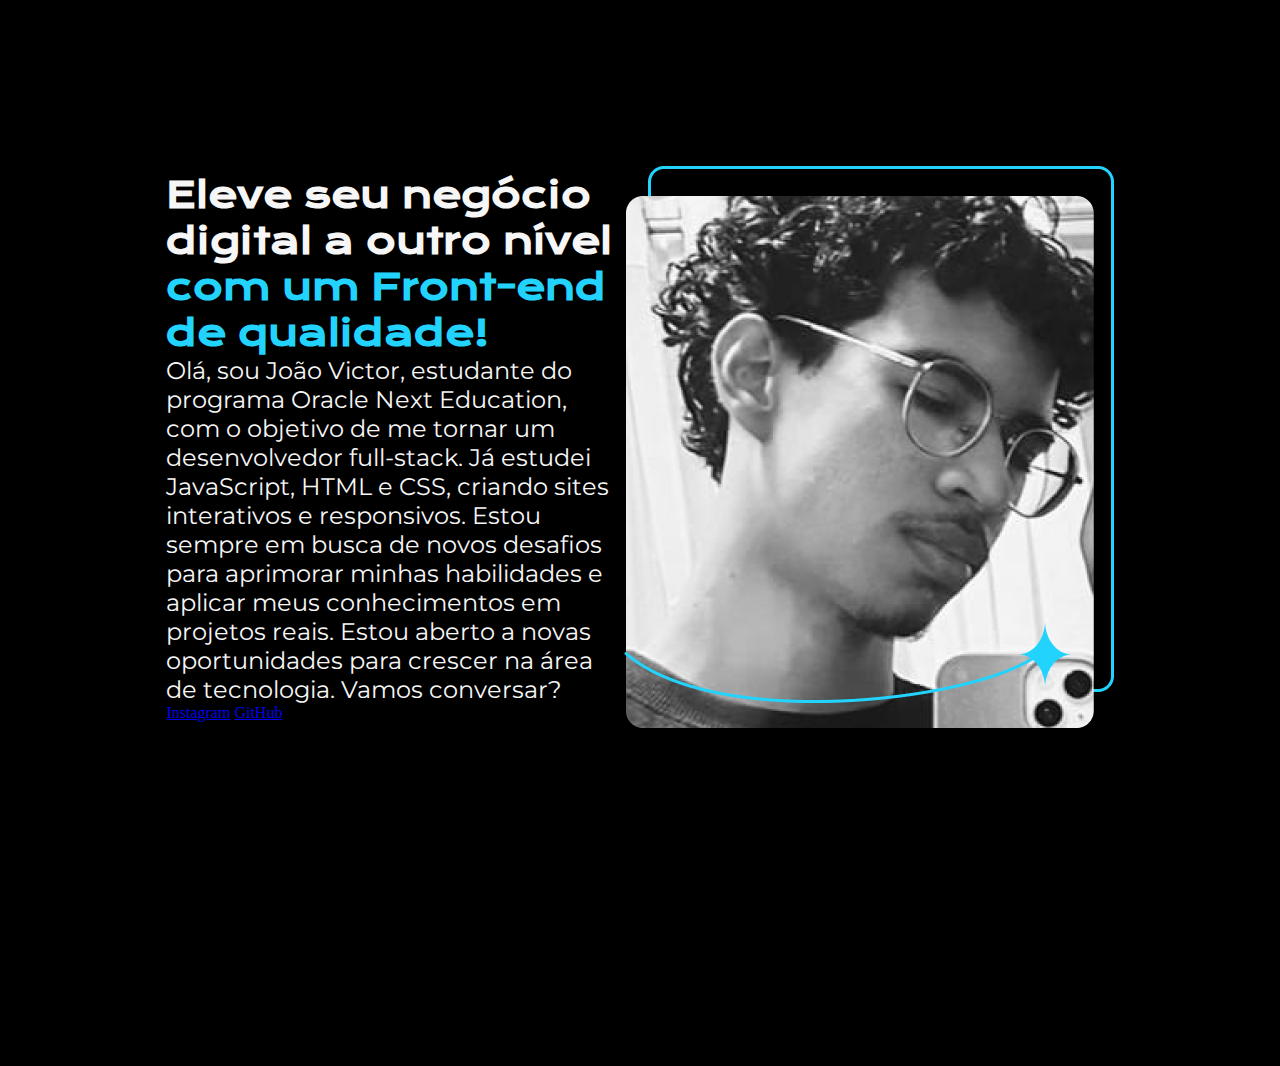
==== index.html @ d0ddf633 "ajustando o texto e importando fontes" ====
<!DOCTYPE html>
<html lang="pt-br">
<head>
    <meta charset="UTF-8">
    <meta name="viewport" content="width=device-width, initial-scale=1.0">
    <title> Portfolio</title>
    <link rel="stylesheet" href="style.css">
</head>
<body>
    <header></header>
    <main class="apresentacao">
        <section class="apresentacao__conteudo">
            <h1 class="apresentacao__conteudo__titulo">Eleve seu negócio digital a outro nível <strong class="titulo-destaque">com um Front-end de qualidade!</strong></h1>
            <p class="apresentacao__conteudo__texto">Olá, sou João Victor, estudante do programa Oracle Next Education, com o objetivo de me tornar um desenvolvedor full-stack. Já estudei JavaScript, HTML e CSS, criando sites interativos e responsivos. Estou sempre em busca de novos desafios para aprimorar minhas habilidades e aplicar meus conhecimentos em projetos reais. Estou aberto a novas oportunidades para crescer na área de tecnologia. Vamos conversar?</p>
            <div>
            <a href="https://instagram.com/alm.victr">Instagram</a>
            <a href="https://github.com/jaum257">GitHub</a>
            <div>
        </section>
        <img src="Imagem.png" alt="Foto do João">
    </main>
    <footer></footer>
</body>
</html>
---- style.css ----
@import url('https://fonts.googleapis.com/css2?family=Krona+One&family=Montserrat:ital,wght@0,100..900;1,100..900&display=swap');

* {
    margin: 0;
    padding: 0;
}

body {
    box-sizing: border-box;
    height: 100vh;
    background-color: black;
    color: #F6F6F6;
}
.titulo-destaque {
    color:#22D4FD
}
.apresentacao {
    margin: 13%;
    display: flex;
    align-items: center;
    justify-content: space-between;
}

.apresentacao__conteudo {
    width: 615px;
}

.apresentacao__conteudo__titulo {
    font-size: 36px;
    font-family: "Krona One", serif;
}

.apresentacao__conteudo__texto {
    font-size: 24px;
    font-family: "Montserrat", serif;
}
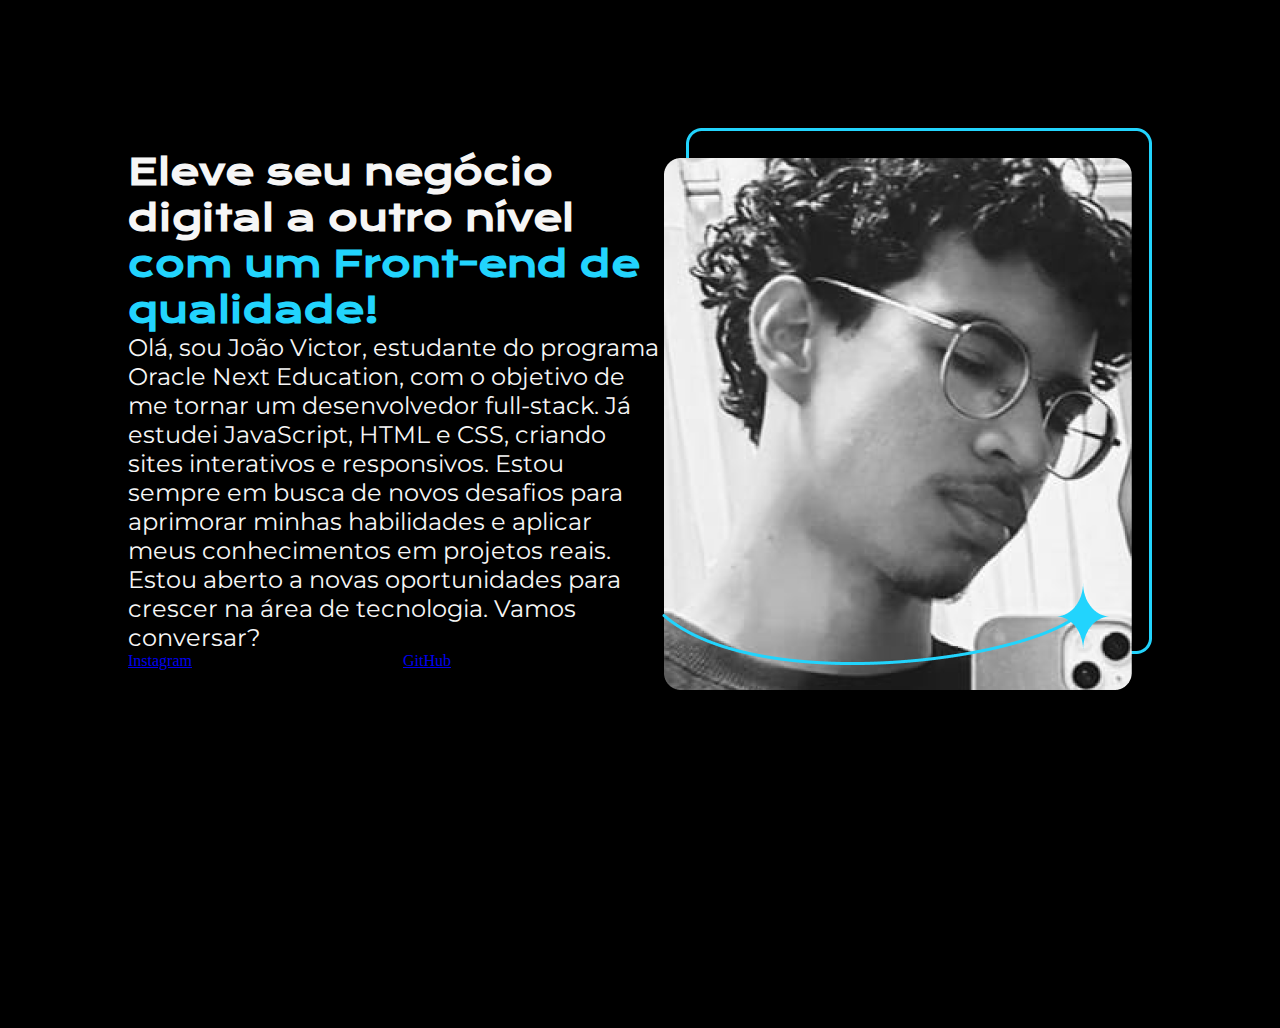
==== commit 2f039607: "posicionando os botões" ====
--- a/index.html
+++ b/index.html
@@ -12,7 +12,7 @@
         <section class="apresentacao__conteudo">
             <h1 class="apresentacao__conteudo__titulo">Eleve seu negócio digital a outro nível <strong class="titulo-destaque">com um Front-end de qualidade!</strong></h1>
             <p class="apresentacao__conteudo__texto">Olá, sou João Victor, estudante do programa Oracle Next Education, com o objetivo de me tornar um desenvolvedor full-stack. Já estudei JavaScript, HTML e CSS, criando sites interativos e responsivos. Estou sempre em busca de novos desafios para aprimorar minhas habilidades e aplicar meus conhecimentos em projetos reais. Estou aberto a novas oportunidades para crescer na área de tecnologia. Vamos conversar?</p>
-            <div>
+            <div class="apresentacao__links">
             <a href="https://instagram.com/alm.victr">Instagram</a>
             <a href="https://github.com/jaum257">GitHub</a>
             <div>
--- a/style.css
+++ b/style.css
@@ -15,7 +15,7 @@
     color:#22D4FD
 }
 .apresentacao {
-    margin: 13%;
+    margin: 10%;
     display: flex;
     align-items: center;
     justify-content: space-between;
@@ -33,4 +33,9 @@
 .apresentacao__conteudo__texto {
     font-size: 24px;
     font-family: "Montserrat", serif;
+}
+
+.apresentacao__links {
+    display: flex;
+    justify-content: space-between;
 }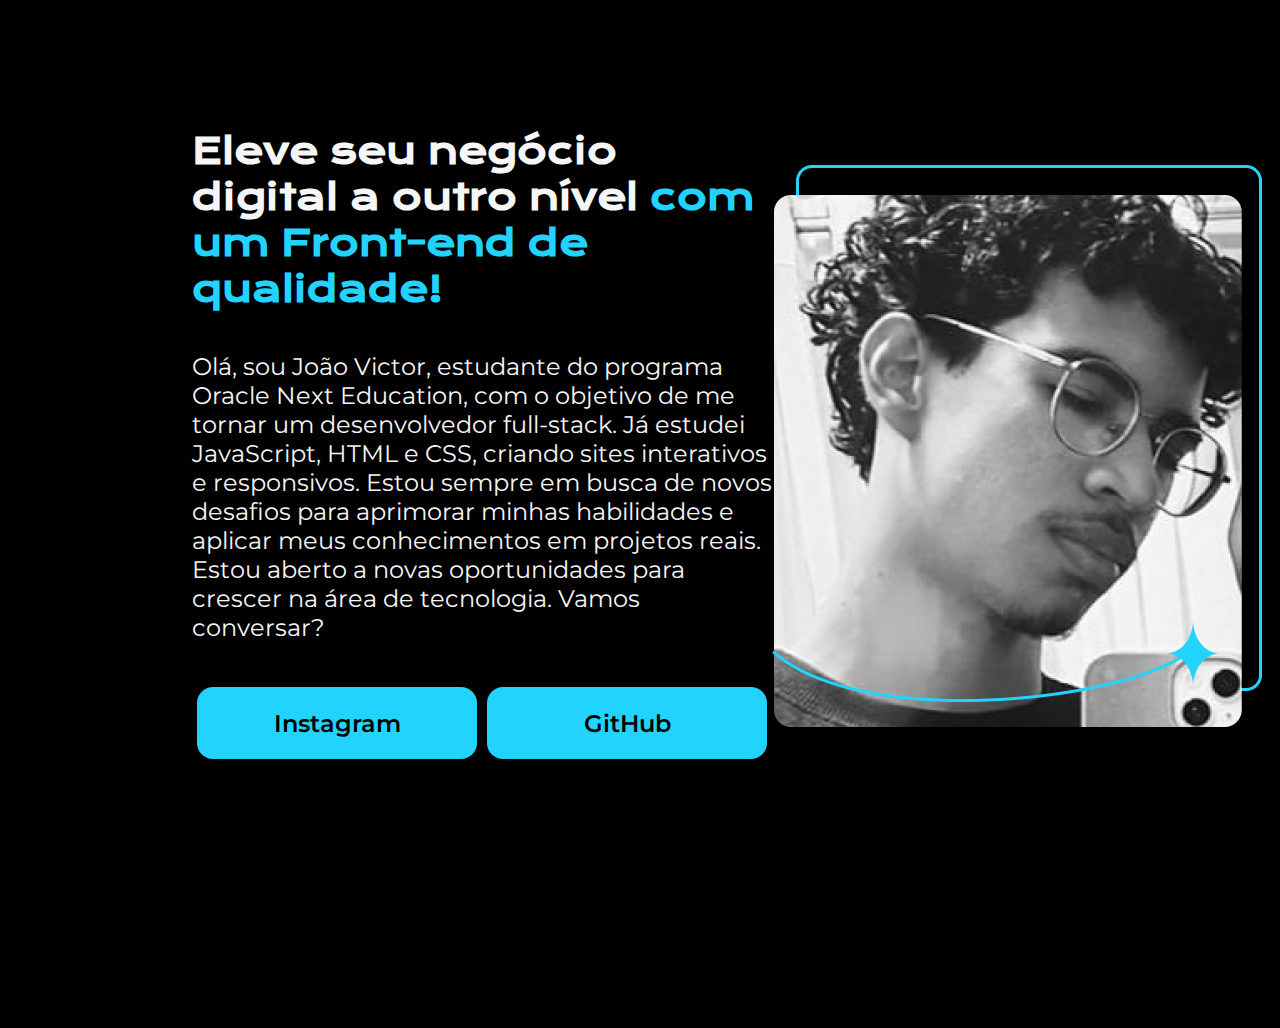
==== commit 431d1d1a: "estilizando os botões e reposicionando o texto" ====
--- a/index.html
+++ b/index.html
@@ -13,8 +13,8 @@
             <h1 class="apresentacao__conteudo__titulo">Eleve seu negócio digital a outro nível <strong class="titulo-destaque">com um Front-end de qualidade!</strong></h1>
             <p class="apresentacao__conteudo__texto">Olá, sou João Victor, estudante do programa Oracle Next Education, com o objetivo de me tornar um desenvolvedor full-stack. Já estudei JavaScript, HTML e CSS, criando sites interativos e responsivos. Estou sempre em busca de novos desafios para aprimorar minhas habilidades e aplicar meus conhecimentos em projetos reais. Estou aberto a novas oportunidades para crescer na área de tecnologia. Vamos conversar?</p>
             <div class="apresentacao__links">
-            <a href="https://instagram.com/alm.victr">Instagram</a>
-            <a href="https://github.com/jaum257">GitHub</a>
+            <a class="apresentacao__links__link" href="https://instagram.com/alm.victr">Instagram</a>
+            <a class="apresentacao__links__link" href="https://github.com/jaum257">GitHub</a>
             <div>
         </section>
         <img src="Imagem.png" alt="Foto do João">
--- a/style.css
+++ b/style.css
@@ -15,7 +15,7 @@
     color:#22D4FD
 }
 .apresentacao {
-    margin: 10%;
+    margin:10% 15%;
     display: flex;
     align-items: center;
     justify-content: space-between;
@@ -23,6 +23,9 @@
 
 .apresentacao__conteudo {
     width: 615px;
+    display: flex;
+    flex-direction: column;
+    gap: 40px;
 }
 
 .apresentacao__conteudo__titulo {
@@ -33,9 +36,28 @@
 .apresentacao__conteudo__texto {
     font-size: 24px;
     font-family: "Montserrat", serif;
+  font-optical-sizing: auto;
+  font-weight: 400;
+  font-style: normal;
 }
 
 .apresentacao__links {
     display: flex;
     justify-content: space-between;
+}
+
+.apresentacao__links__link {
+    background-color: #22D4FD;
+    width: 280px;
+    text-align: center;
+    border-radius: 16px;
+    font-size: 24px;
+    padding: 21.5px 0;
+    text-decoration: none;
+    color: black;
+    font-family: "Montserrat", serif;
+    font-optical-sizing: auto;
+    font-weight: 600;
+    font-style: normal;
+    margin: 5px;
 }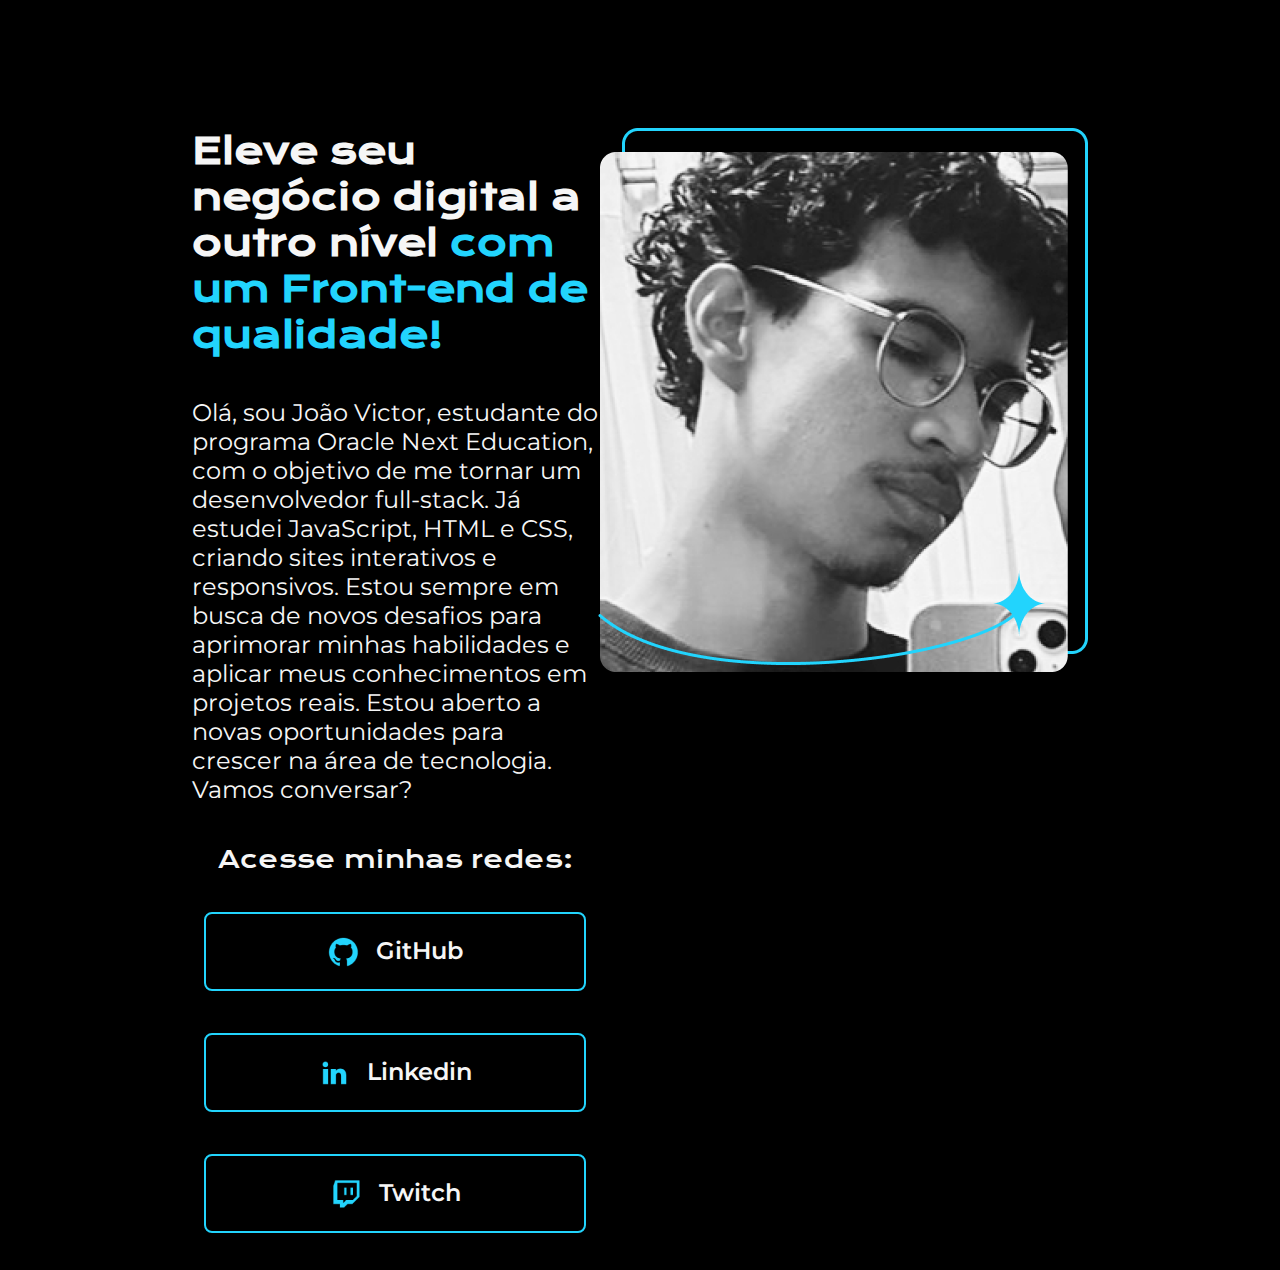
==== commit 80ad3d8f: "estilizando os botões, adicionando imagens, e adicionando o botao twich." ====
--- a/index.html
+++ b/index.html
@@ -13,11 +13,22 @@
             <h1 class="apresentacao__conteudo__titulo">Eleve seu negócio digital a outro nível <strong class="titulo-destaque">com um Front-end de qualidade!</strong></h1>
             <p class="apresentacao__conteudo__texto">Olá, sou João Victor, estudante do programa Oracle Next Education, com o objetivo de me tornar um desenvolvedor full-stack. Já estudei JavaScript, HTML e CSS, criando sites interativos e responsivos. Estou sempre em busca de novos desafios para aprimorar minhas habilidades e aplicar meus conhecimentos em projetos reais. Estou aberto a novas oportunidades para crescer na área de tecnologia. Vamos conversar?</p>
             <div class="apresentacao__links">
-            <a class="apresentacao__links__link" href="https://instagram.com/alm.victr">Instagram</a>
-            <a class="apresentacao__links__link" href="https://github.com/jaum257">GitHub</a>
+            <h2 class="apresentacao__links__subtitulo">Acesse minhas redes:</h2>
+            <a class="apresentacao__links__link" href="https://github.com/jaum257">
+                <img src="./assets/github.png">
+                GitHub
+            </a>
+            <a class="apresentacao__links__link" href="https://www.linkedin.com/in/jo%C3%A3o-victor-almeida-de-lima-santos-818942283/">
+                <img src="./assets/linkedin.png">
+                Linkedin
+            </a>
+            <a class="apresentacao__links__link" href="https://www.twitch.tv/joaovictor930">
+                <img src="./assets/twitch.png">
+                Twitch
+            </a>
             <div>
         </section>
-        <img src="Imagem.png" alt="Foto do João">
+        <img src="./assets/Imagem.png" alt="Foto do João">
     </main>
     <footer></footer>
 </body>
--- a/style.css
+++ b/style.css
@@ -17,7 +17,7 @@
 .apresentacao {
     margin:10% 15%;
     display: flex;
-    align-items: center;
+    align-items: flex-start;
     justify-content: space-between;
 }
 
@@ -30,34 +30,47 @@
 
 .apresentacao__conteudo__titulo {
     font-size: 36px;
-    font-family: "Krona One", serif;
+    font-family: "Krona One", sans-serif;
 }
 
 .apresentacao__conteudo__texto {
     font-size: 24px;
-    font-family: "Montserrat", serif;
-  font-optical-sizing: auto;
-  font-weight: 400;
-  font-style: normal;
+    font-family: "Montserrat", sans-serif;
+    font-optical-sizing: auto;
+    font-weight: 400;
+    font-style: normal;
 }
 
 .apresentacao__links {
     display: flex;
+    flex-direction: column;
     justify-content: space-between;
+    align-items: center;
+    gap: 32px;
+}
+
+.apresentacao__links__subtitulo {
+    font-family: "Krona One", sans-serif;
+    font-weight: 400;
+    font-size: 24px;
 }
 
 .apresentacao__links__link {
-    background-color: #22D4FD;
-    width: 280px;
+    display: flex;
+    justify-content: center;
+    gap: 16px;
+    border: 2px solid #22D4FD;
+    width:378px;
     text-align: center;
-    border-radius: 16px;
+    border-radius: 8px;
     font-size: 24px;
     padding: 21.5px 0;
     text-decoration: none;
-    color: black;
+    color: #F6F6F6;
     font-family: "Montserrat", serif;
     font-optical-sizing: auto;
     font-weight: 600;
     font-style: normal;
     margin: 5px;
-}+}
+
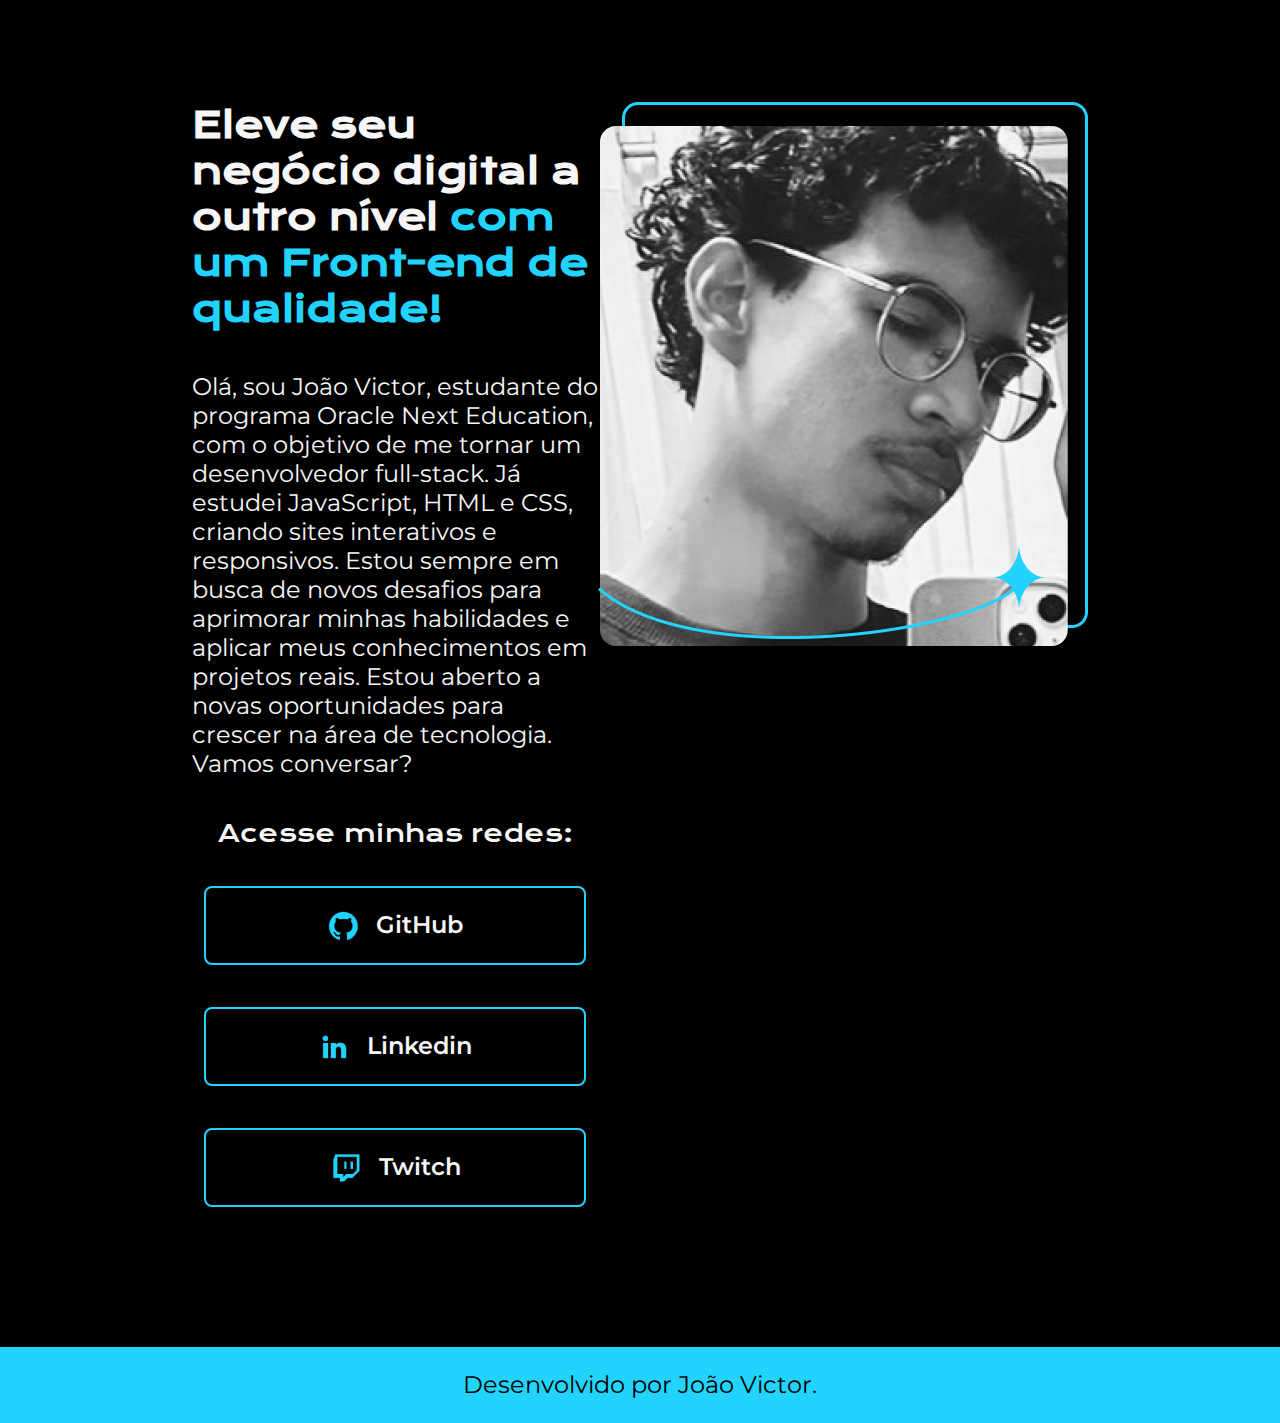
==== commit 018b99b2: "rodape" ====
--- a/index.html
+++ b/index.html
@@ -30,6 +30,8 @@
         </section>
         <img src="./assets/Imagem.png" alt="Foto do João">
     </main>
-    <footer></footer>
+    <footer class="rodape">
+        <p>Desenvolvido por João Victor.</p>
+    </footer>
 </body>
 </html>--- a/style.css
+++ b/style.css
@@ -7,7 +7,6 @@
 
 body {
     box-sizing: border-box;
-    height: 100vh;
     background-color: black;
     color: #F6F6F6;
 }
@@ -15,7 +14,7 @@
     color:#22D4FD
 }
 .apresentacao {
-    margin:10% 15%;
+    padding: 8% 15%;
     display: flex;
     align-items: flex-start;
     justify-content: space-between;
@@ -67,10 +66,24 @@
     padding: 21.5px 0;
     text-decoration: none;
     color: #F6F6F6;
-    font-family: "Montserrat", serif;
+    font-family: "Montserrat", sans-serif;
     font-optical-sizing: auto;
     font-weight: 600;
     font-style: normal;
     margin: 5px;
 }
 
+.apresentacao__links__link:hover {
+    background-color: #272727;
+    padding: 3%;
+}
+
+.rodape {
+    color: black;
+    background-color: #22D4FD;
+    padding: 23.64px;
+    text-align: center;
+    font-family: "Montserrat", sans-serif;
+    font-size: 24px;
+    font-weight: 400;
+}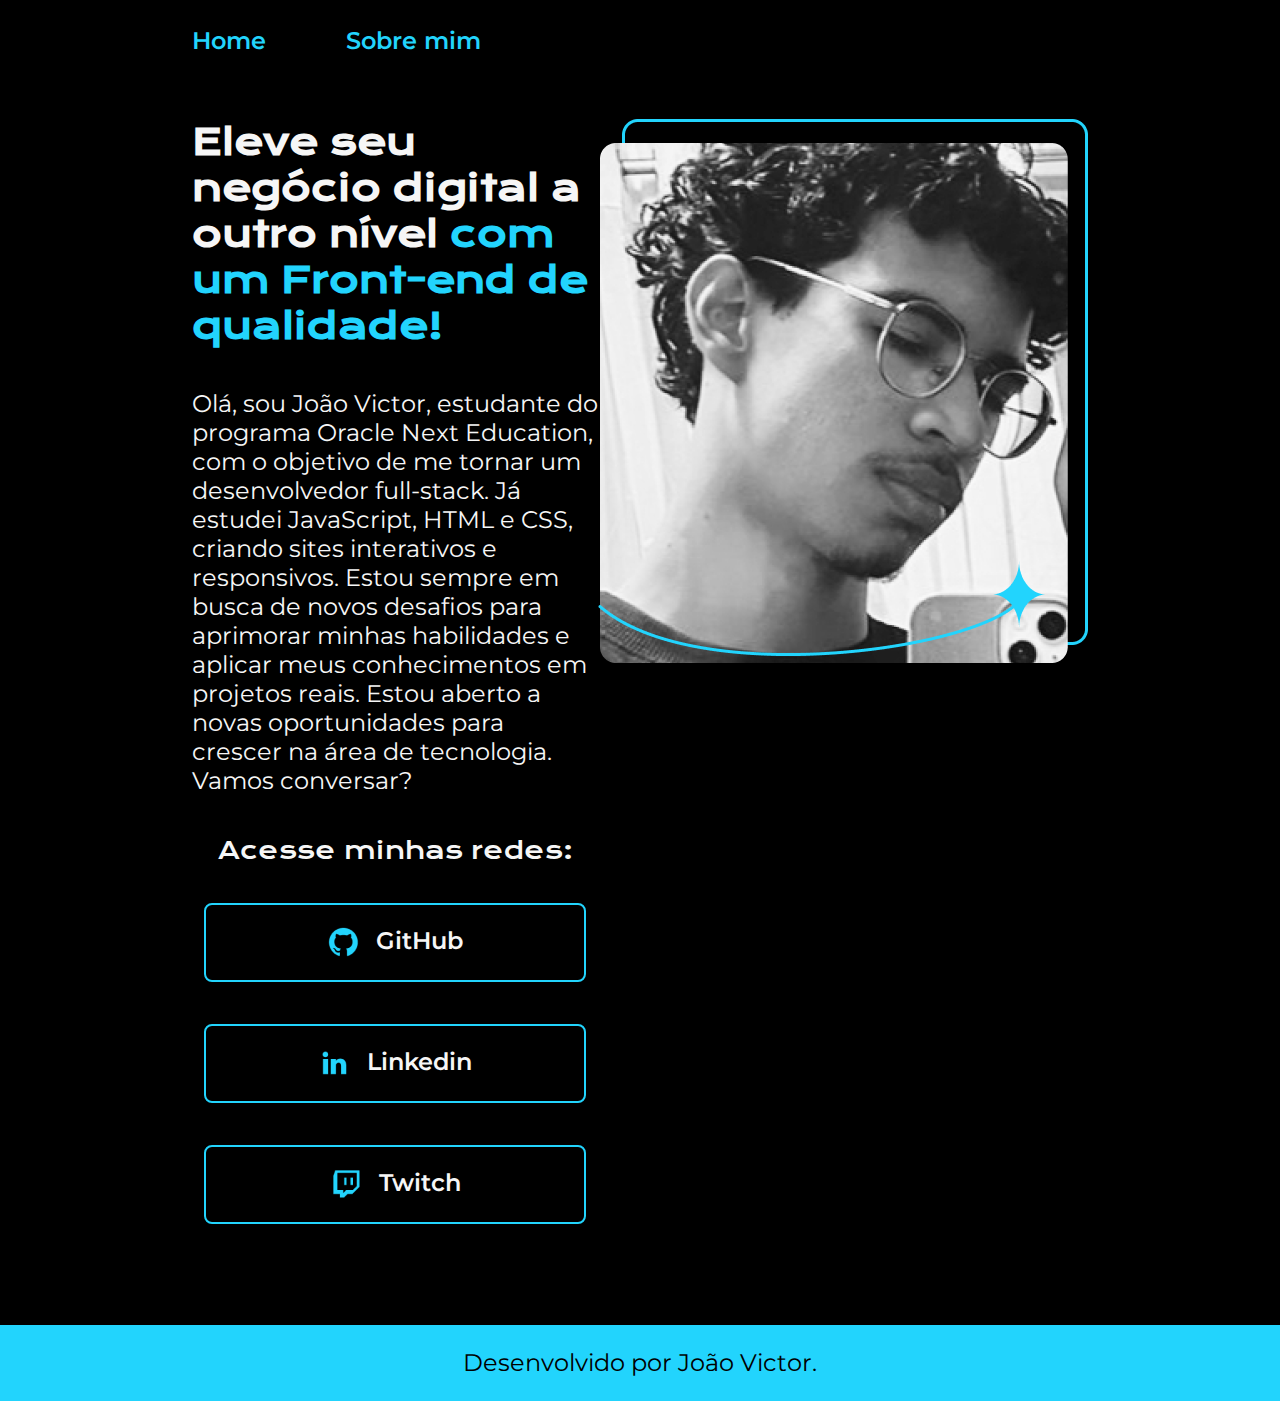
==== commit c562d3a9: "Estilizando o cabeçalho" ====
--- a/index.html
+++ b/index.html
@@ -7,7 +7,12 @@
     <link rel="stylesheet" href="style.css">
 </head>
 <body>
-    <header></header>
+    <header class="cabecalho">
+        <nav class="cabecalho__menu">
+            <a class="cabecalho__menu__link">Home</a>
+            <a class="cabecalho__menu__link">Sobre mim</a>
+        </nav>
+    </header>
     <main class="apresentacao">
         <section class="apresentacao__conteudo">
             <h1 class="apresentacao__conteudo__titulo">Eleve seu negócio digital a outro nível <strong class="titulo-destaque">com um Front-end de qualidade!</strong></h1>
--- a/style.css
+++ b/style.css
@@ -10,11 +10,26 @@
     background-color: black;
     color: #F6F6F6;
 }
-.titulo-destaque {
-    color:#22D4FD
+
+.cabecalho {
+    padding: 2% 0% 0% 15%;
 }
+
+.cabecalho__menu {
+    display: flex;
+    gap: 80px;
+}
+
+.cabecalho__menu__link {
+    font-family: "Montserrat", sans-serif;
+    font-size: 24px;
+    font-weight: 600;
+    color: #22D4FD;
+    
+}
+
 .apresentacao {
-    padding: 8% 15%;
+    padding: 5% 15%;
     display: flex;
     align-items: flex-start;
     justify-content: space-between;
@@ -30,6 +45,10 @@
 .apresentacao__conteudo__titulo {
     font-size: 36px;
     font-family: "Krona One", sans-serif;
+}
+
+.titulo-destaque {
+    color:#22D4FD
 }
 
 .apresentacao__conteudo__texto {
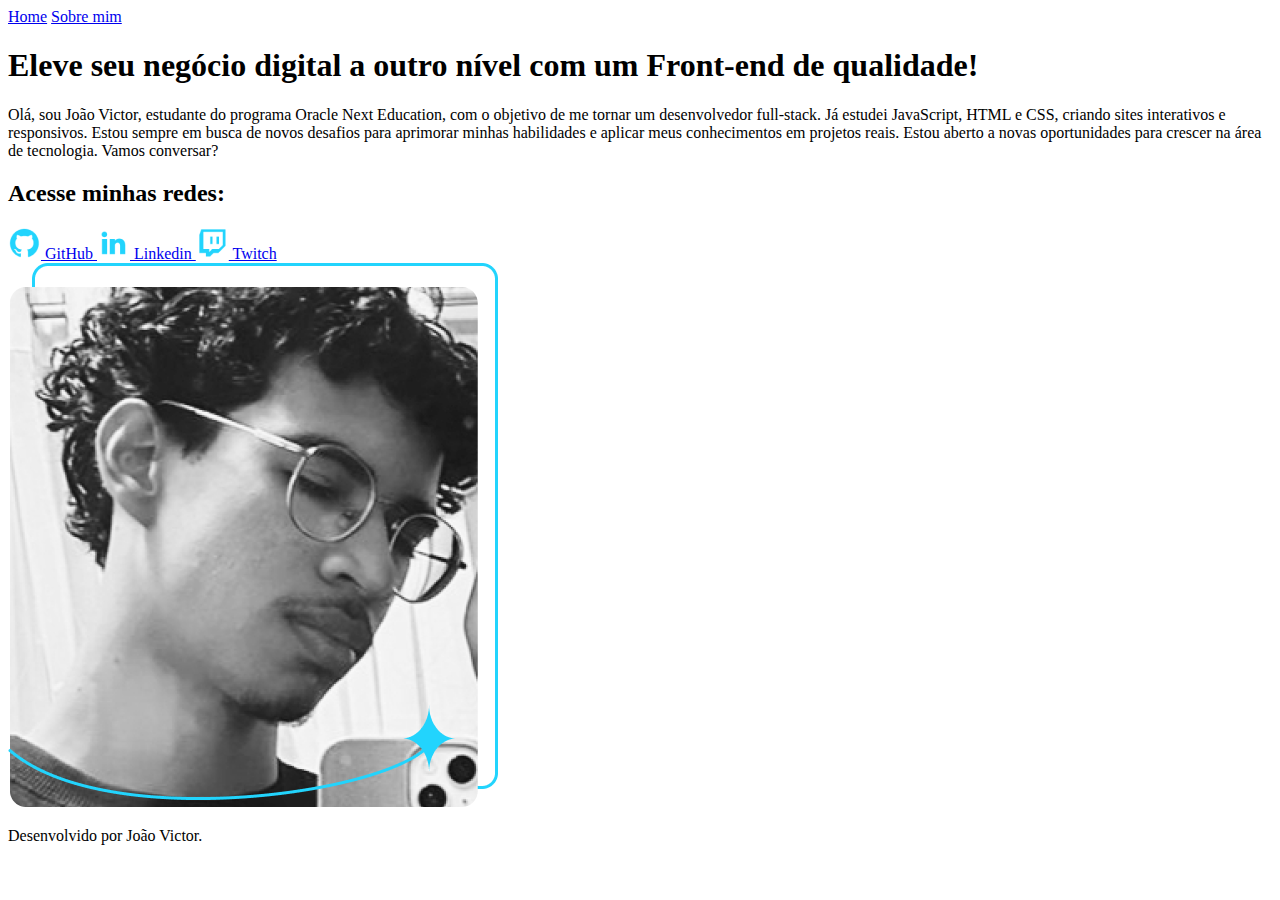
==== commit 7466f160: "adicionando nova pagina "Sobre mim"" ====
--- a/index.html
+++ b/index.html
@@ -4,13 +4,13 @@
     <meta charset="UTF-8">
     <meta name="viewport" content="width=device-width, initial-scale=1.0">
     <title> Portfolio</title>
-    <link rel="stylesheet" href="style.css">
+    <link rel="stylesheet" href="./styles/style.css">
 </head>
 <body>
     <header class="cabecalho">
         <nav class="cabecalho__menu">
-            <a class="cabecalho__menu__link">Home</a>
-            <a class="cabecalho__menu__link">Sobre mim</a>
+            <a class="cabecalho__menu__link" href="index.html">Home</a>
+            <a class="cabecalho__menu__link" href="about.html">Sobre mim</a>
         </nav>
     </header>
     <main class="apresentacao">
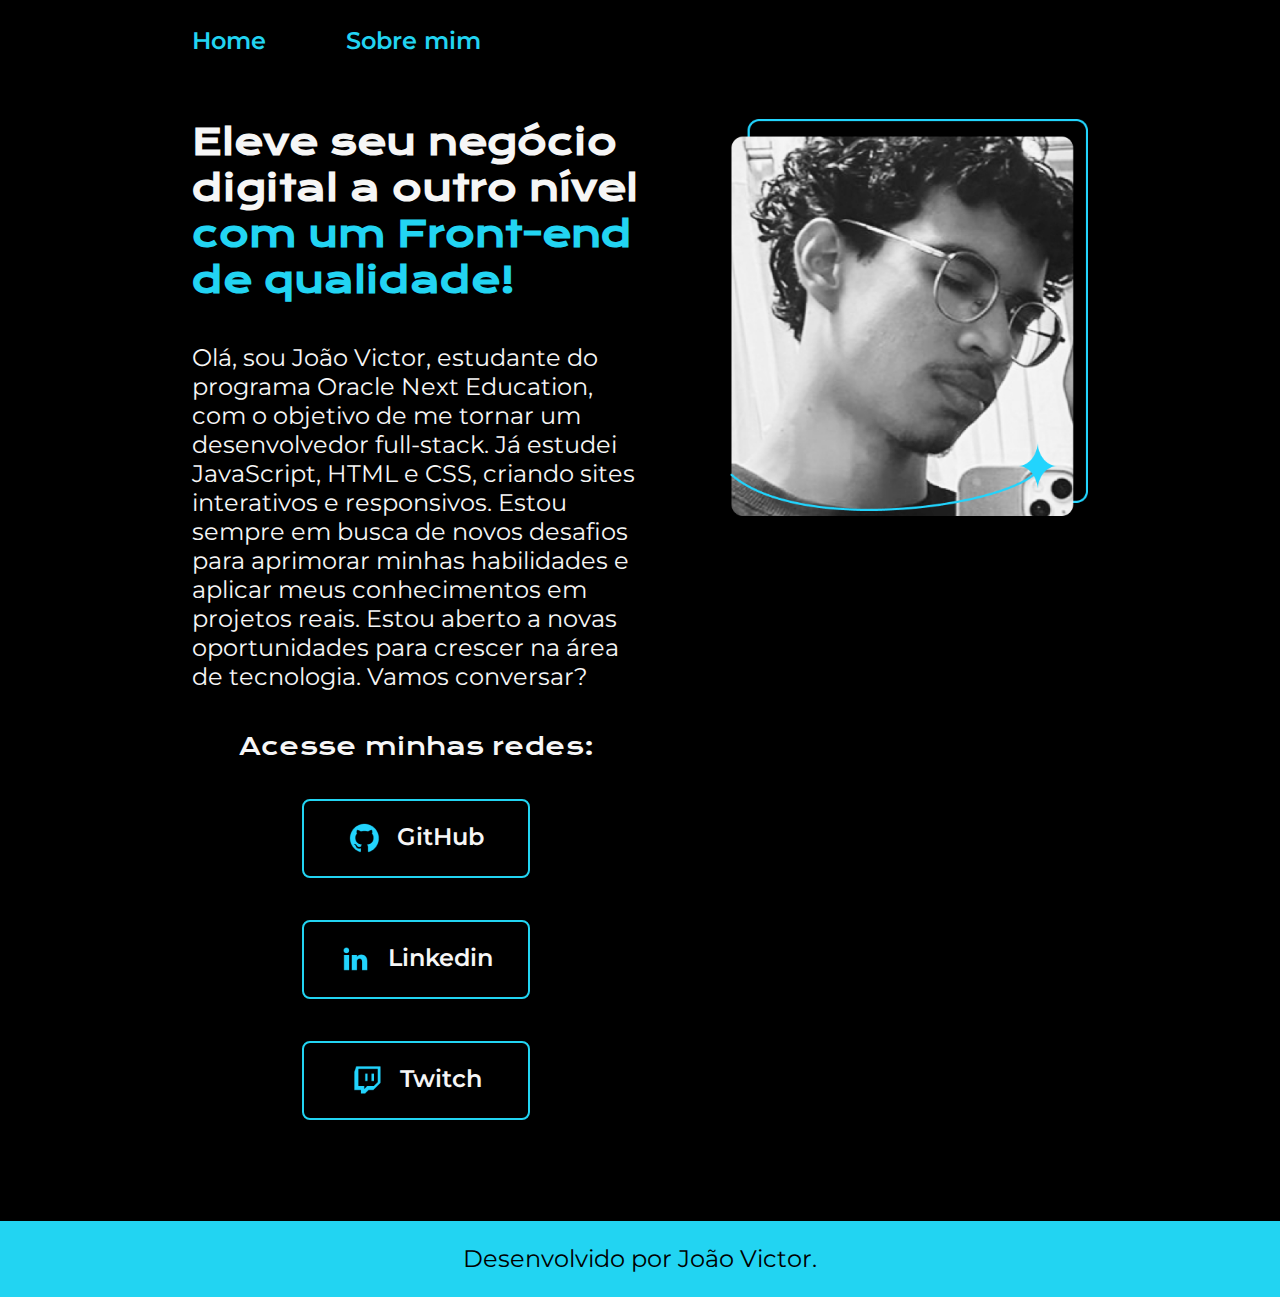
==== commit 561b047a: "projeto final" ====
--- a/index.html
+++ b/index.html
@@ -19,21 +19,21 @@
             <p class="apresentacao__conteudo__texto">Olá, sou João Victor, estudante do programa Oracle Next Education, com o objetivo de me tornar um desenvolvedor full-stack. Já estudei JavaScript, HTML e CSS, criando sites interativos e responsivos. Estou sempre em busca de novos desafios para aprimorar minhas habilidades e aplicar meus conhecimentos em projetos reais. Estou aberto a novas oportunidades para crescer na área de tecnologia. Vamos conversar?</p>
             <div class="apresentacao__links">
             <h2 class="apresentacao__links__subtitulo">Acesse minhas redes:</h2>
-            <a class="apresentacao__links__link" href="https://github.com/jaum257">
+            <a class="apresentacao__links__navegacao" href="https://github.com/jaum257">
                 <img src="./assets/github.png">
                 GitHub
             </a>
-            <a class="apresentacao__links__link" href="https://www.linkedin.com/in/jo%C3%A3o-victor-almeida-de-lima-santos-818942283/">
+            <a class="apresentacao__links__navegacao" href="https://www.linkedin.com/in/jo%C3%A3o-victor-almeida-de-lima-santos-818942283/">
                 <img src="./assets/linkedin.png">
                 Linkedin
             </a>
-            <a class="apresentacao__links__link" href="https://www.twitch.tv/joaovictor930">
+            <a class="apresentacao__links__navegacao" href="https://www.twitch.tv/joaovictor930">
                 <img src="./assets/twitch.png">
                 Twitch
             </a>
             <div>
         </section>
-        <img src="./assets/Imagem.png" alt="Foto do João">
+        <img class="apresentacao__imagem" src="./assets/Imagem.png" alt="Foto do João">
     </main>
     <footer class="rodape">
         <p>Desenvolvido por João Victor.</p>
--- a/styles/style.css
+++ b/styles/style.css
@@ -0,0 +1,147 @@
+@import url('https://fonts.googleapis.com/css2?family=Krona+One&family=Montserrat:ital,wght@0,100..900;1,100..900&display=swap');
+
+:root {
+    --cor-primaria: #000000;
+    --cor-secundaria: #f6f6f6;
+    --cor-terciaria: #22d4f2;
+    --cor-hover: #272727;
+
+    --fonte-primaria: "Krona One", sans-serif;
+    --fonte-secundaria: "Montserrat", sans-serif;
+}
+
+* {
+    margin: 0;
+    padding: 0;
+}
+
+body {
+    box-sizing: border-box;
+    background-color: var(--cor-primaria);
+    color: var(--cor-secundaria);
+}
+
+.cabecalho {
+    padding: 2% 0% 0% 15%;
+}
+
+.cabecalho__menu {
+    display: flex;
+    gap: 80px;
+}
+
+.cabecalho__menu__link {
+    font-family: var(--fonte-secundaria);
+    font-size: 1.5rem;
+    font-weight: 600;
+    color: var(--cor-terciaria);
+    text-decoration: none;
+}
+
+.apresentacao {
+    padding: 5% 15%;
+    display: flex;
+    align-items: flex-start;
+    justify-content: space-between;
+    gap: 82px;
+}
+
+.apresentacao__conteudo {
+    width: 50%;
+    display: flex;
+    flex-direction: column;
+    gap: 40px;
+}
+
+.apresentacao__conteudo__titulo {
+    font-size: 2.25rem;
+    font-family: var(--fonte-primaria);
+}
+
+.titulo-destaque {
+    color: var(--cor-terciaria);
+}
+
+.apresentacao__conteudo__texto {
+    font-size: 1.5rem;
+    font-family: var(--fonte-secundaria);
+    font-optical-sizing: auto;
+    font-weight: 400;
+    font-style: normal;
+}
+
+.apresentacao__links {
+    display: flex;
+    flex-direction: column;
+    justify-content: space-between;
+    align-items: center;
+    gap: 32px;
+}
+
+.apresentacao__links__subtitulo {
+    font-family: var(--fonte-primaria);
+    font-weight: 400;
+    font-size: 1.5rem;
+}
+
+.apresentacao__links__navegacao {
+    display: flex;
+    justify-content: center;
+    gap: 16px;
+    border: 2px solid var(--cor-terciaria);
+    width: 50%;
+    text-align: center;
+    border-radius: 8px;
+    font-size: 1.5rem;
+    padding: 21.5px 0;
+    text-decoration: none;
+    color: var(--cor-secundaria);
+    font-family: var(--fonte-secundaria);
+    font-optical-sizing: auto;
+    font-weight: 600;
+    font-style: normal;
+    margin: 5px;
+}
+
+.apresentacao__links__navegacao:hover {
+    background-color: #272727;
+    padding: 3%;
+}
+
+.apresentacao__imagem {
+    width: 40%;
+}
+
+.rodape {
+    color: var(--cor-primaria);
+    background-color: var(--cor-terciaria);
+    padding: 23.64px;
+    text-align: center;
+    font-family: var(--fonte-secundaria);
+    font-size: 1.5rem;
+    font-weight: 400;
+}
+
+@media (max-width: 1200px) {
+    .cabecalho {
+        padding: 10%;
+    }
+
+    .cabecalho__menu {
+        justify-content: center;
+    }
+
+    .apresentacao{
+        flex-direction: column-reverse;
+        padding: 5%;
+        align-items: center;
+    }
+
+    .apresentacao__conteudo {
+        width: auto;
+    }
+
+    .apresentacao__imagem {
+        width: 60%;
+    }
+}